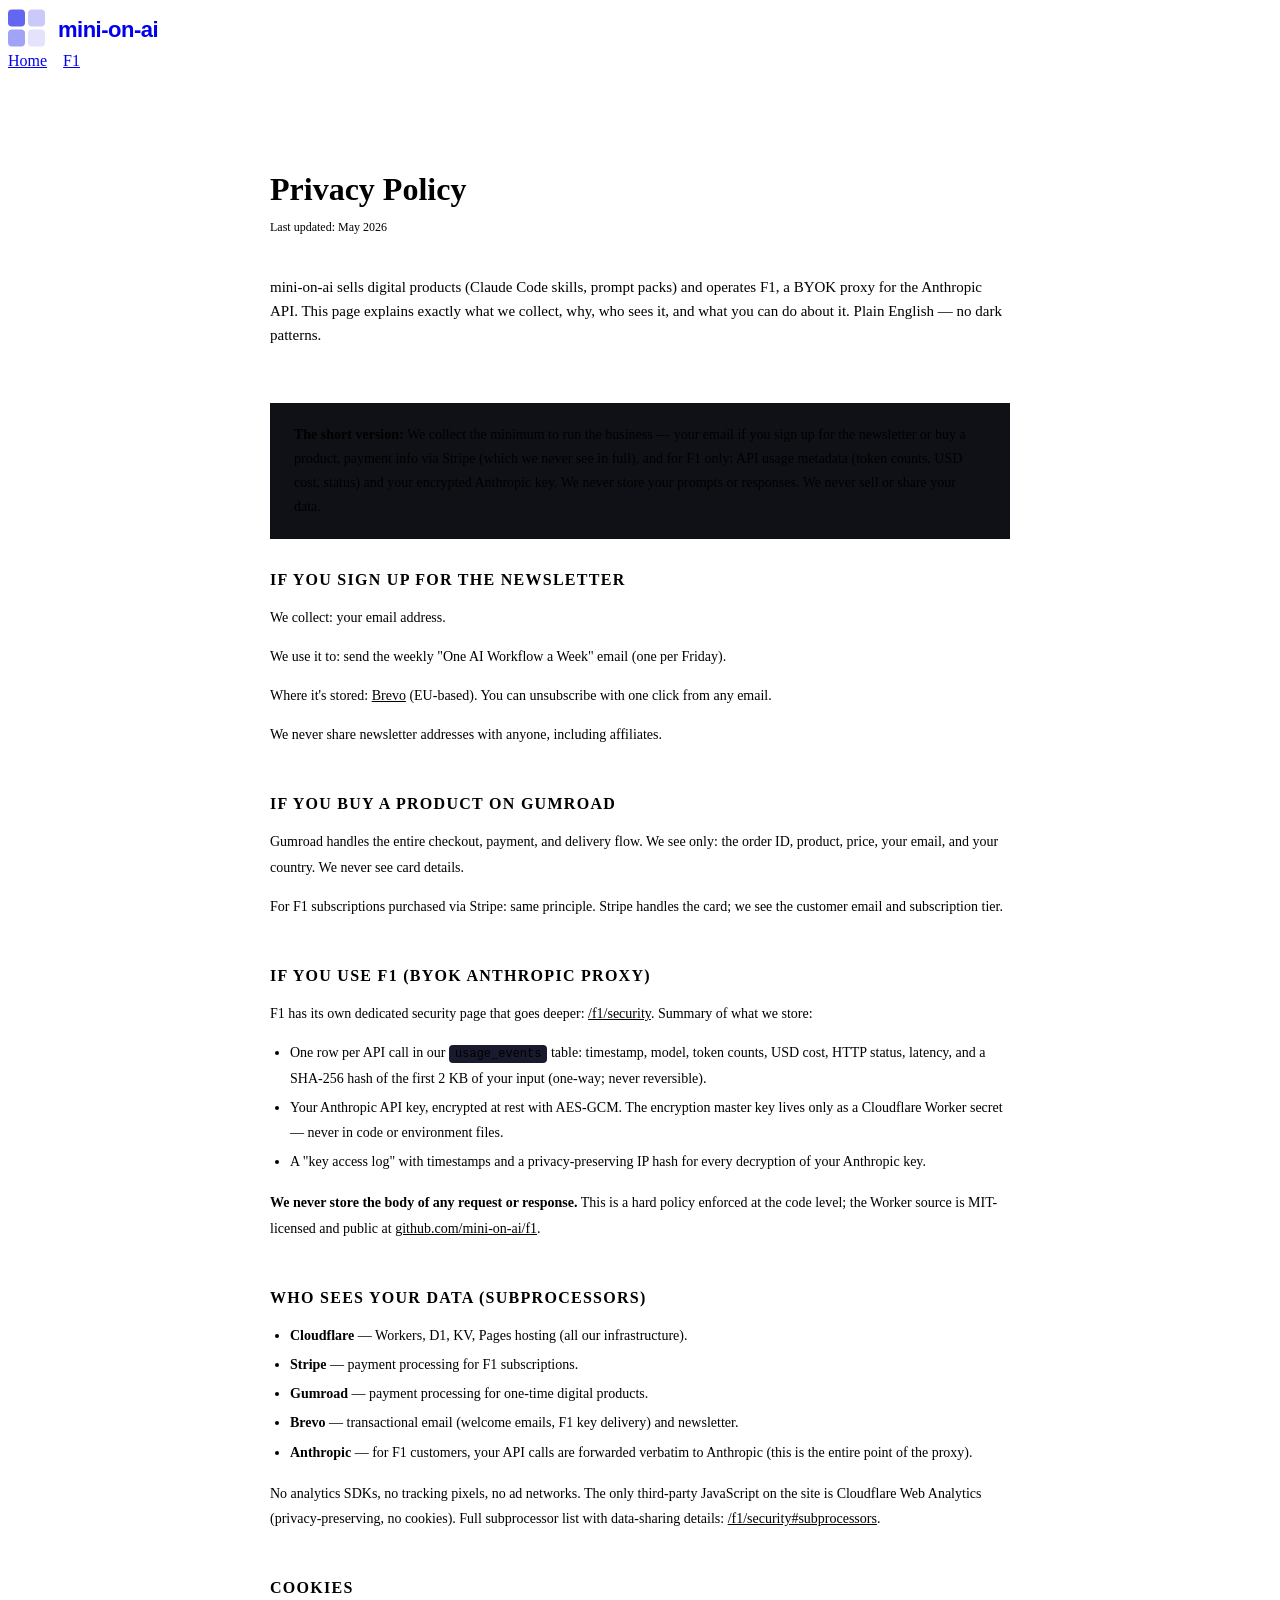
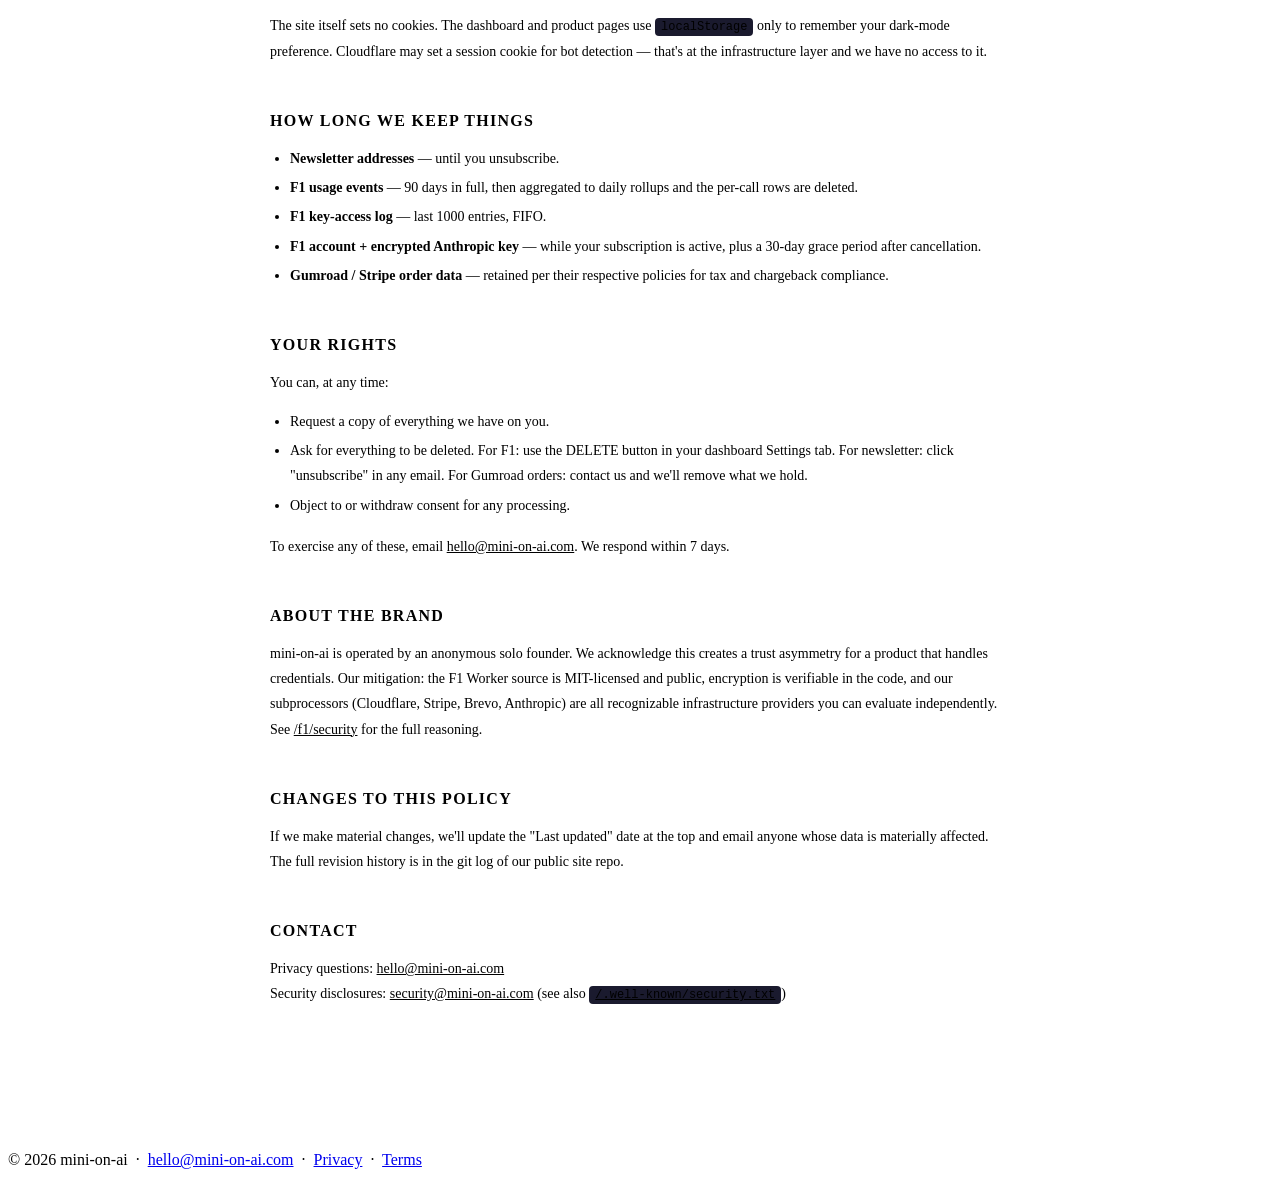
==== privacy.html @ b085712d "Neutral home page for mini-on-ai.com" ====
<!DOCTYPE html>
<html lang="en">
<head>
  <base href="https://store.mini-on-ai.com/">
  <meta name="robots" content="noindex, nofollow">
  <meta charset="UTF-8">
  <meta name="viewport" content="width=device-width, initial-scale=1.0">
  <title>Privacy Policy | mini-on-ai</title>
  <link rel="icon" type="image/svg+xml" href="/favicon.svg">
  <link rel="stylesheet" href="/style.css">
  <meta name="description" content="What data mini-on-ai collects, how we use it, our subprocessors, and your rights.">
  <link rel="canonical" href="https://store.mini-on-ai.com/privacy.html">
  <style>
    .sec-page { max-width: 740px; margin: 0 auto; padding: 80px 24px; }
    .sec-page h1 { font-size: 2rem; font-weight: 700; margin-bottom: 8px; }
    .sec-page .lead { color: var(--text-muted); font-size: 15px; margin-bottom: 56px; line-height: 1.6; }
    .sec-section { margin-bottom: 48px; }
    .sec-section h2 { font-size: 1rem; font-weight: 700; text-transform: uppercase; letter-spacing: .08em; color: var(--brand); margin-bottom: 16px; }
    .sec-section p, .sec-section li { font-size: 14px; color: var(--text-muted); line-height: 1.8; }
    .sec-section ul { padding-left: 20px; margin-top: 8px; }
    .sec-section ul li { margin-bottom: 4px; }
    .sec-section code { font-family: 'SF Mono', monospace; font-size: 12px; background: #1a1a2e; padding: 2px 6px; border-radius: 4px; color: var(--text); }
    .sec-page a { color: var(--brand); }
    .updated { font-size: 12px; color: var(--text-muted); margin-bottom: 40px; }
    .highlight-box {
      background: #0f1117;
      border: 1px solid var(--border-brand);
      border-radius: var(--radius);
      padding: 20px 24px;
      margin-bottom: 32px;
    }
    .highlight-box p { font-size: 14px; color: var(--text); line-height: 1.7; margin: 0; }
    .highlight-box strong { color: var(--brand); }
  </style>
</head>
<body>

<header class="site-header">
  <div class="site-header-inner">
    <a href="/" class="site-logo" aria-label="mini-on-ai home">
      <svg xmlns="http://www.w3.org/2000/svg" viewBox="0 0 200 40" width="200" height="40" fill="none" aria-hidden="true">
        <rect x="0"  y="1.5" width="17" height="17" rx="4" fill="#6366F1"/>
        <rect x="20" y="1.5" width="17" height="17" rx="4" fill="#6366F1" opacity="0.35"/>
        <rect x="0"  y="21.5" width="17" height="17" rx="4" fill="#6366F1" opacity="0.6"/>
        <rect x="20" y="21.5" width="17" height="17" rx="4" fill="#6366F1" opacity="0.18"/>
        <text x="50" y="29" font-family="Inter, -apple-system, BlinkMacSystemFont, 'Segoe UI', sans-serif" font-size="22" font-weight="700" letter-spacing="-0.5" fill="currentColor">mini-on-ai</text>
      </svg>
    </a>
    <nav style="display:flex;gap:16px;align-items:center;">
      <a href="/" class="nav-link">Home</a>
      <a href="/f1" class="nav-link">F1</a>
    </nav>
  </div>
</header>

<div class="sec-page">
  <h1>Privacy Policy</h1>
  <p class="updated">Last updated: May 2026</p>

  <p class="lead">mini-on-ai sells digital products (Claude Code skills, prompt packs) and operates F1, a BYOK proxy for the Anthropic API. This page explains exactly what we collect, why, who sees it, and what you can do about it. Plain English — no dark patterns.</p>

  <div class="highlight-box">
    <p><strong>The short version:</strong> We collect the minimum to run the business — your email if you sign up for the newsletter or buy a product, payment info via Stripe (which we never see in full), and for F1 only: API usage metadata (token counts, USD cost, status) and your encrypted Anthropic key. We never store your prompts or responses. We never sell or share your data.</p>
  </div>

  <!-- Newsletter / contact -->
  <div class="sec-section">
    <h2>If you sign up for the newsletter</h2>
    <p>We collect: your email address.</p>
    <p>We use it to: send the weekly "One AI Workflow a Week" email (one per Friday).</p>
    <p>Where it's stored: <a href="https://www.brevo.com" target="_blank" rel="noopener">Brevo</a> (EU-based). You can unsubscribe with one click from any email.</p>
    <p>We never share newsletter addresses with anyone, including affiliates.</p>
  </div>

  <!-- Purchases -->
  <div class="sec-section">
    <h2>If you buy a product on Gumroad</h2>
    <p>Gumroad handles the entire checkout, payment, and delivery flow. We see only: the order ID, product, price, your email, and your country. We never see card details.</p>
    <p>For F1 subscriptions purchased via Stripe: same principle. Stripe handles the card; we see the customer email and subscription tier.</p>
  </div>

  <!-- F1 specifics -->
  <div class="sec-section">
    <h2>If you use F1 (BYOK Anthropic proxy)</h2>
    <p>F1 has its own dedicated security page that goes deeper: <a href="/f1/security">/f1/security</a>. Summary of what we store:</p>
    <ul>
      <li>One row per API call in our <code>usage_events</code> table: timestamp, model, token counts, USD cost, HTTP status, latency, and a SHA-256 hash of the first 2 KB of your input (one-way; never reversible).</li>
      <li>Your Anthropic API key, encrypted at rest with AES-GCM. The encryption master key lives only as a Cloudflare Worker secret — never in code or environment files.</li>
      <li>A "key access log" with timestamps and a privacy-preserving IP hash for every decryption of your Anthropic key.</li>
    </ul>
    <p style="margin-top:12px;"><strong style="color:var(--text);">We never store the body of any request or response.</strong> This is a hard policy enforced at the code level; the Worker source is MIT-licensed and public at <a href="https://github.com/mini-on-ai/f1" target="_blank" rel="noopener">github.com/mini-on-ai/f1</a>.</p>
  </div>

  <!-- Subprocessors -->
  <div class="sec-section">
    <h2>Who sees your data (subprocessors)</h2>
    <ul>
      <li><strong style="color:var(--text);">Cloudflare</strong> — Workers, D1, KV, Pages hosting (all our infrastructure).</li>
      <li><strong style="color:var(--text);">Stripe</strong> — payment processing for F1 subscriptions.</li>
      <li><strong style="color:var(--text);">Gumroad</strong> — payment processing for one-time digital products.</li>
      <li><strong style="color:var(--text);">Brevo</strong> — transactional email (welcome emails, F1 key delivery) and newsletter.</li>
      <li><strong style="color:var(--text);">Anthropic</strong> — for F1 customers, your API calls are forwarded verbatim to Anthropic (this is the entire point of the proxy).</li>
    </ul>
    <p style="margin-top:12px;">No analytics SDKs, no tracking pixels, no ad networks. The only third-party JavaScript on the site is Cloudflare Web Analytics (privacy-preserving, no cookies). Full subprocessor list with data-sharing details: <a href="/f1/security#subprocessors">/f1/security#subprocessors</a>.</p>
  </div>

  <!-- Cookies -->
  <div class="sec-section">
    <h2>Cookies</h2>
    <p>The site itself sets no cookies. The dashboard and product pages use <code>localStorage</code> only to remember your dark-mode preference. Cloudflare may set a session cookie for bot detection — that's at the infrastructure layer and we have no access to it.</p>
  </div>

  <!-- Retention -->
  <div class="sec-section">
    <h2>How long we keep things</h2>
    <ul>
      <li><strong style="color:var(--text);">Newsletter addresses</strong> — until you unsubscribe.</li>
      <li><strong style="color:var(--text);">F1 usage events</strong> — 90 days in full, then aggregated to daily rollups and the per-call rows are deleted.</li>
      <li><strong style="color:var(--text);">F1 key-access log</strong> — last 1000 entries, FIFO.</li>
      <li><strong style="color:var(--text);">F1 account + encrypted Anthropic key</strong> — while your subscription is active, plus a 30-day grace period after cancellation.</li>
      <li><strong style="color:var(--text);">Gumroad / Stripe order data</strong> — retained per their respective policies for tax and chargeback compliance.</li>
    </ul>
  </div>

  <!-- Your rights -->
  <div class="sec-section">
    <h2>Your rights</h2>
    <p>You can, at any time:</p>
    <ul>
      <li>Request a copy of everything we have on you.</li>
      <li>Ask for everything to be deleted. For F1: use the DELETE button in your dashboard Settings tab. For newsletter: click "unsubscribe" in any email. For Gumroad orders: contact us and we'll remove what we hold.</li>
      <li>Object to or withdraw consent for any processing.</li>
    </ul>
    <p style="margin-top:12px;">To exercise any of these, email <a href="mailto:hello@mini-on-ai.com">hello@mini-on-ai.com</a>. We respond within 7 days.</p>
  </div>

  <!-- Anonymous brand note -->
  <div class="sec-section">
    <h2>About the brand</h2>
    <p>mini-on-ai is operated by an anonymous solo founder. We acknowledge this creates a trust asymmetry for a product that handles credentials. Our mitigation: the F1 Worker source is MIT-licensed and public, encryption is verifiable in the code, and our subprocessors (Cloudflare, Stripe, Brevo, Anthropic) are all recognizable infrastructure providers you can evaluate independently. See <a href="/f1/security#anonymous-founder-verifiable-trust">/f1/security</a> for the full reasoning.</p>
  </div>

  <!-- Changes -->
  <div class="sec-section">
    <h2>Changes to this policy</h2>
    <p>If we make material changes, we'll update the "Last updated" date at the top and email anyone whose data is materially affected. The full revision history is in the git log of our public site repo.</p>
  </div>

  <!-- Contact -->
  <div class="sec-section">
    <h2>Contact</h2>
    <p>Privacy questions: <a href="mailto:hello@mini-on-ai.com">hello@mini-on-ai.com</a><br>
    Security disclosures: <a href="mailto:security@mini-on-ai.com">security@mini-on-ai.com</a> (see also <a href="/.well-known/security.txt"><code>/.well-known/security.txt</code></a>)</p>
  </div>

</div>

<footer class="site-footer">
  <p>&copy; 2026 mini-on-ai &nbsp;·&nbsp; <a href="mailto:hello@mini-on-ai.com">hello@mini-on-ai.com</a> &nbsp;·&nbsp; <a href="/privacy">Privacy</a> &nbsp;·&nbsp; <a href="/terms">Terms</a></p>
</footer>

</body>
</html>
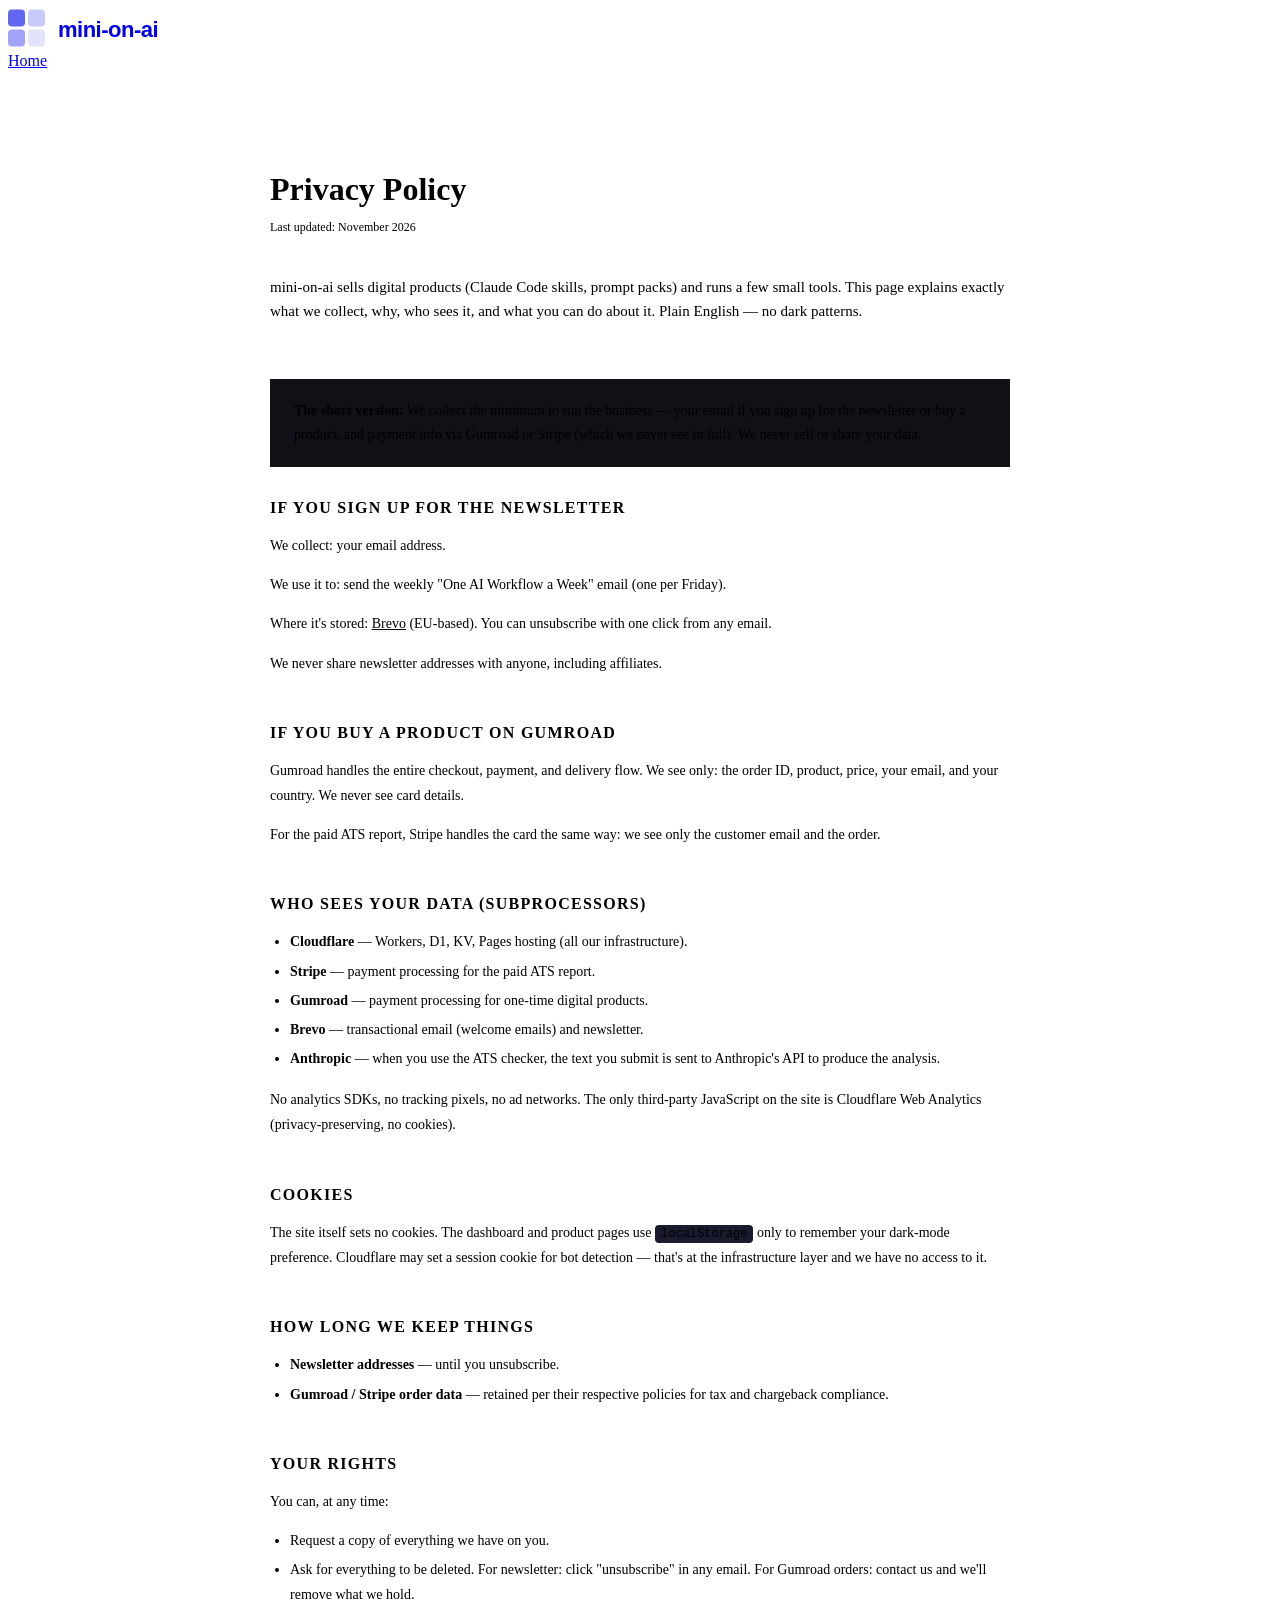
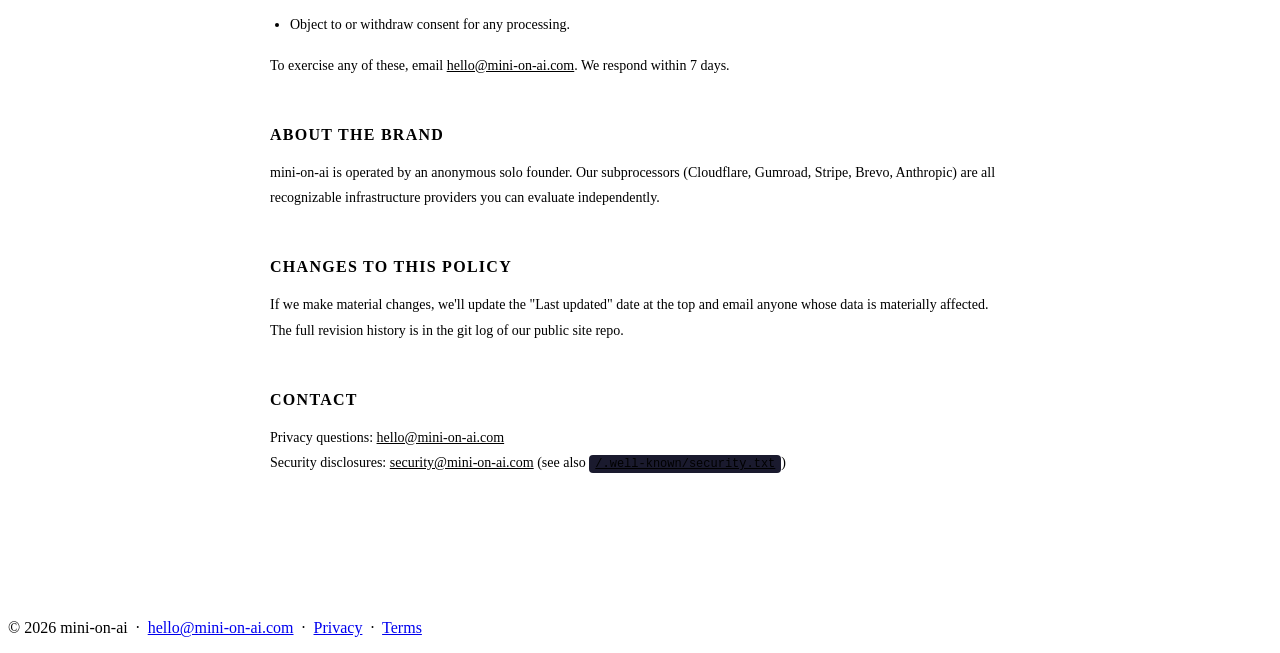
==== commit 85efe70f: "Privacy copy: F1 retired Co-Authored-By: Claude Opus 5.5 <noreply@anthropic.com>" ====
--- a/privacy.html
+++ b/privacy.html
@@ -48,19 +48,18 @@
     </a>
     <nav style="display:flex;gap:16px;align-items:center;">
       <a href="/" class="nav-link">Home</a>
-      <a href="/f1" class="nav-link">F1</a>
     </nav>
   </div>
 </header>
 
 <div class="sec-page">
   <h1>Privacy Policy</h1>
-  <p class="updated">Last updated: May 2026</p>
+  <p class="updated">Last updated: November 2026</p>
 
-  <p class="lead">mini-on-ai sells digital products (Claude Code skills, prompt packs) and operates F1, a BYOK proxy for the Anthropic API. This page explains exactly what we collect, why, who sees it, and what you can do about it. Plain English — no dark patterns.</p>
+  <p class="lead">mini-on-ai sells digital products (Claude Code skills, prompt packs) and runs a few small tools. This page explains exactly what we collect, why, who sees it, and what you can do about it. Plain English — no dark patterns.</p>
 
   <div class="highlight-box">
-    <p><strong>The short version:</strong> We collect the minimum to run the business — your email if you sign up for the newsletter or buy a product, payment info via Stripe (which we never see in full), and for F1 only: API usage metadata (token counts, USD cost, status) and your encrypted Anthropic key. We never store your prompts or responses. We never sell or share your data.</p>
+    <p><strong>The short version:</strong> We collect the minimum to run the business — your email if you sign up for the newsletter or buy a product, and payment info via Gumroad or Stripe (which we never see in full). We never sell or share your data.</p>
   </div>
 
   <!-- Newsletter / contact -->
@@ -76,19 +75,7 @@
   <div class="sec-section">
     <h2>If you buy a product on Gumroad</h2>
     <p>Gumroad handles the entire checkout, payment, and delivery flow. We see only: the order ID, product, price, your email, and your country. We never see card details.</p>
-    <p>For F1 subscriptions purchased via Stripe: same principle. Stripe handles the card; we see the customer email and subscription tier.</p>
-  </div>
-
-  <!-- F1 specifics -->
-  <div class="sec-section">
-    <h2>If you use F1 (BYOK Anthropic proxy)</h2>
-    <p>F1 has its own dedicated security page that goes deeper: <a href="/f1/security">/f1/security</a>. Summary of what we store:</p>
-    <ul>
-      <li>One row per API call in our <code>usage_events</code> table: timestamp, model, token counts, USD cost, HTTP status, latency, and a SHA-256 hash of the first 2 KB of your input (one-way; never reversible).</li>
-      <li>Your Anthropic API key, encrypted at rest with AES-GCM. The encryption master key lives only as a Cloudflare Worker secret — never in code or environment files.</li>
-      <li>A "key access log" with timestamps and a privacy-preserving IP hash for every decryption of your Anthropic key.</li>
-    </ul>
-    <p style="margin-top:12px;"><strong style="color:var(--text);">We never store the body of any request or response.</strong> This is a hard policy enforced at the code level; the Worker source is MIT-licensed and public at <a href="https://github.com/mini-on-ai/f1" target="_blank" rel="noopener">github.com/mini-on-ai/f1</a>.</p>
+    <p>For the paid ATS report, Stripe handles the card the same way: we see only the customer email and the order.</p>
   </div>
 
   <!-- Subprocessors -->
@@ -96,12 +83,12 @@
     <h2>Who sees your data (subprocessors)</h2>
     <ul>
       <li><strong style="color:var(--text);">Cloudflare</strong> — Workers, D1, KV, Pages hosting (all our infrastructure).</li>
-      <li><strong style="color:var(--text);">Stripe</strong> — payment processing for F1 subscriptions.</li>
+      <li><strong style="color:var(--text);">Stripe</strong> — payment processing for the paid ATS report.</li>
       <li><strong style="color:var(--text);">Gumroad</strong> — payment processing for one-time digital products.</li>
-      <li><strong style="color:var(--text);">Brevo</strong> — transactional email (welcome emails, F1 key delivery) and newsletter.</li>
-      <li><strong style="color:var(--text);">Anthropic</strong> — for F1 customers, your API calls are forwarded verbatim to Anthropic (this is the entire point of the proxy).</li>
+      <li><strong style="color:var(--text);">Brevo</strong> — transactional email (welcome emails) and newsletter.</li>
+      <li><strong style="color:var(--text);">Anthropic</strong> — when you use the ATS checker, the text you submit is sent to Anthropic's API to produce the analysis.</li>
     </ul>
-    <p style="margin-top:12px;">No analytics SDKs, no tracking pixels, no ad networks. The only third-party JavaScript on the site is Cloudflare Web Analytics (privacy-preserving, no cookies). Full subprocessor list with data-sharing details: <a href="/f1/security#subprocessors">/f1/security#subprocessors</a>.</p>
+    <p style="margin-top:12px;">No analytics SDKs, no tracking pixels, no ad networks. The only third-party JavaScript on the site is Cloudflare Web Analytics (privacy-preserving, no cookies).</p>
   </div>
 
   <!-- Cookies -->
@@ -115,9 +102,6 @@
     <h2>How long we keep things</h2>
     <ul>
       <li><strong style="color:var(--text);">Newsletter addresses</strong> — until you unsubscribe.</li>
-      <li><strong style="color:var(--text);">F1 usage events</strong> — 90 days in full, then aggregated to daily rollups and the per-call rows are deleted.</li>
-      <li><strong style="color:var(--text);">F1 key-access log</strong> — last 1000 entries, FIFO.</li>
-      <li><strong style="color:var(--text);">F1 account + encrypted Anthropic key</strong> — while your subscription is active, plus a 30-day grace period after cancellation.</li>
       <li><strong style="color:var(--text);">Gumroad / Stripe order data</strong> — retained per their respective policies for tax and chargeback compliance.</li>
     </ul>
   </div>
@@ -128,7 +112,7 @@
     <p>You can, at any time:</p>
     <ul>
       <li>Request a copy of everything we have on you.</li>
-      <li>Ask for everything to be deleted. For F1: use the DELETE button in your dashboard Settings tab. For newsletter: click "unsubscribe" in any email. For Gumroad orders: contact us and we'll remove what we hold.</li>
+      <li>Ask for everything to be deleted. For newsletter: click "unsubscribe" in any email. For Gumroad orders: contact us and we'll remove what we hold.</li>
       <li>Object to or withdraw consent for any processing.</li>
     </ul>
     <p style="margin-top:12px;">To exercise any of these, email <a href="mailto:hello@mini-on-ai.com">hello@mini-on-ai.com</a>. We respond within 7 days.</p>
@@ -137,7 +121,7 @@
   <!-- Anonymous brand note -->
   <div class="sec-section">
     <h2>About the brand</h2>
-    <p>mini-on-ai is operated by an anonymous solo founder. We acknowledge this creates a trust asymmetry for a product that handles credentials. Our mitigation: the F1 Worker source is MIT-licensed and public, encryption is verifiable in the code, and our subprocessors (Cloudflare, Stripe, Brevo, Anthropic) are all recognizable infrastructure providers you can evaluate independently. See <a href="/f1/security#anonymous-founder-verifiable-trust">/f1/security</a> for the full reasoning.</p>
+    <p>mini-on-ai is operated by an anonymous solo founder. Our subprocessors (Cloudflare, Gumroad, Stripe, Brevo, Anthropic) are all recognizable infrastructure providers you can evaluate independently.</p>
   </div>
 
   <!-- Changes -->
